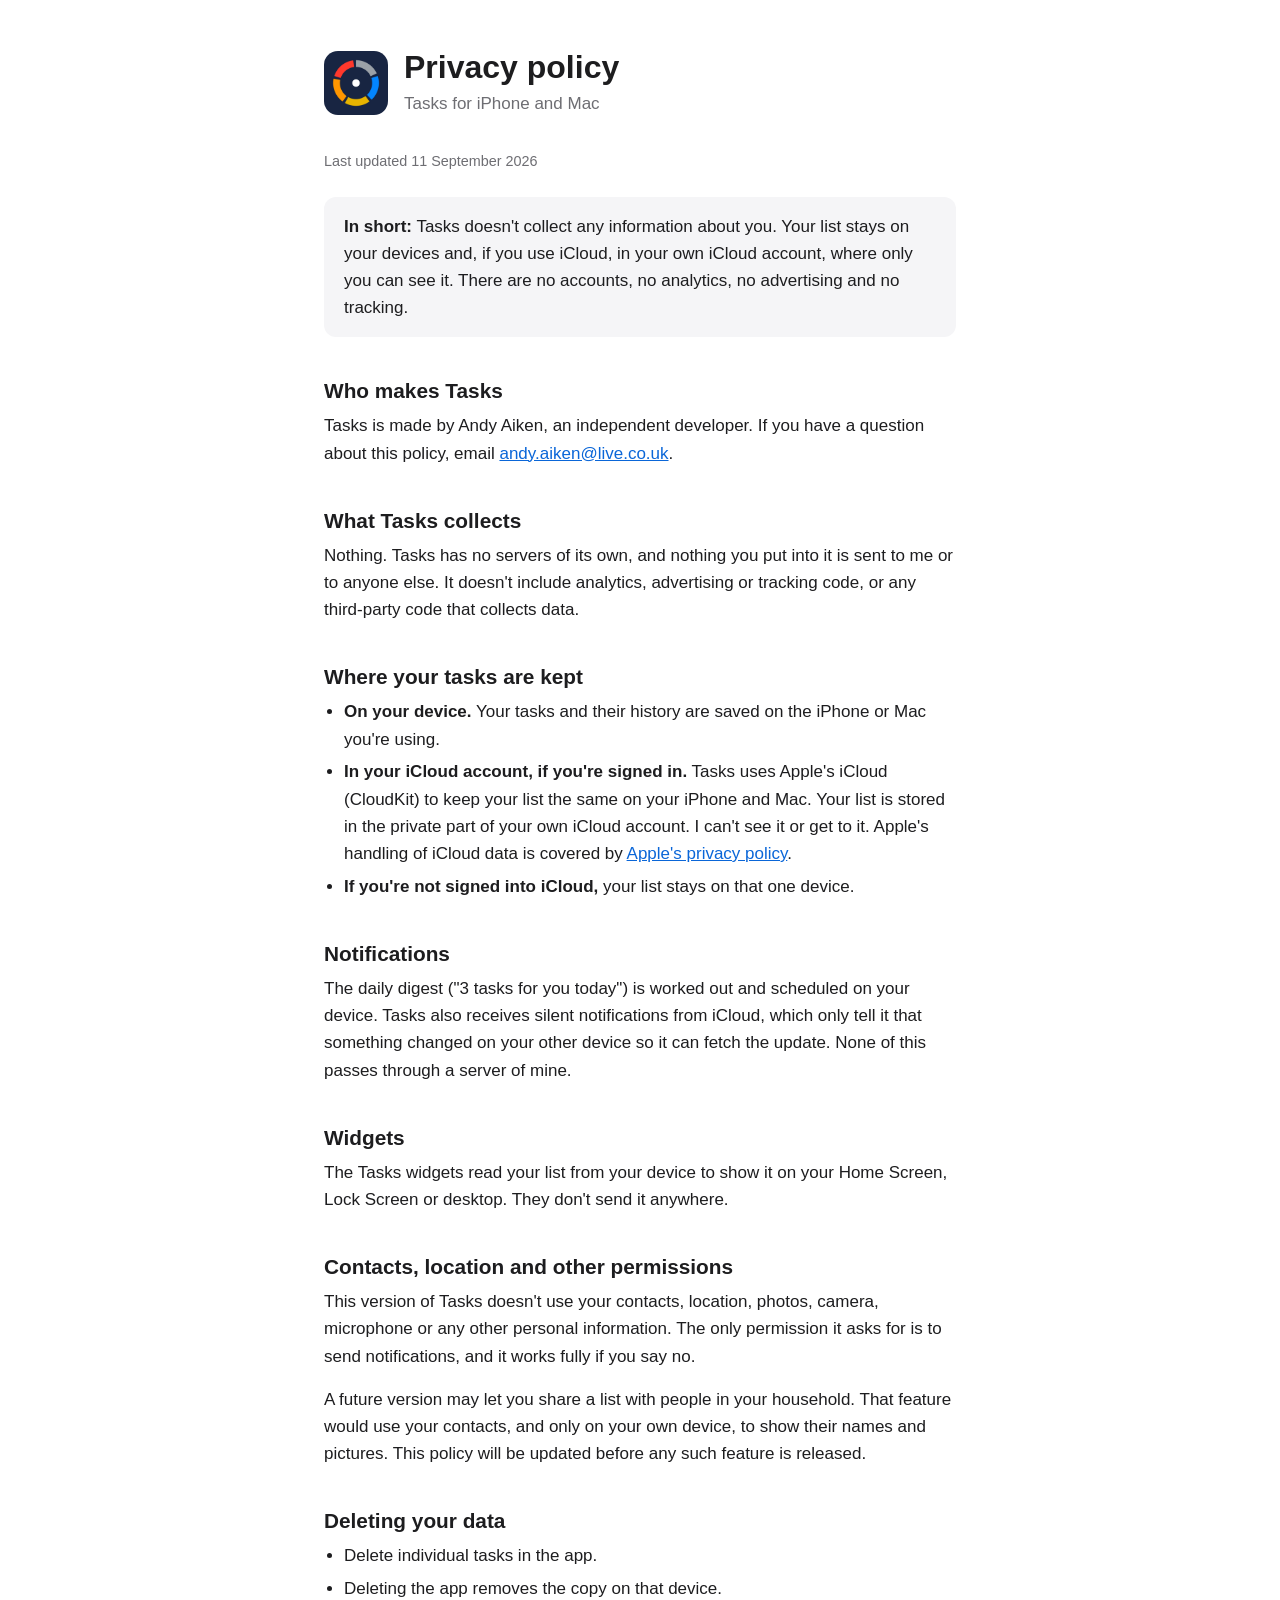
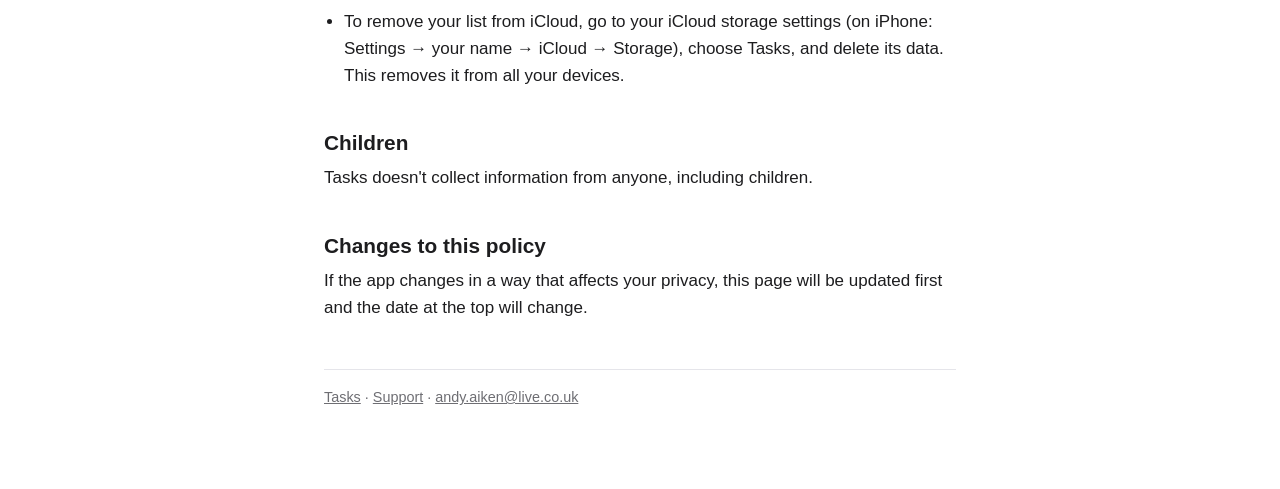
==== docs/privacy.html @ c9f52d05 "Update docs" ====
<!DOCTYPE html>
<html lang="en-GB">
<head>
  <meta charset="utf-8">
  <meta name="viewport" content="width=device-width, initial-scale=1">
  <title>Privacy policy · Tasks</title>
  <link rel="icon" href="icon.png">
  <link rel="stylesheet" href="style.css">
</head>
<body>
<main>
  <header>
    <img src="icon.png" alt="">
    <div>
      <h1>Privacy policy</h1>
      <p class="subtitle">Tasks for iPhone and Mac</p>
    </div>
  </header>

  <p class="updated">Last updated 11 September 2026</p>

  <div class="summary">
    <p><strong>In short:</strong> Tasks doesn't collect any information about you. Your list stays on your devices and, if you use iCloud, in your own iCloud account, where only you can see it. There are no accounts, no analytics, no advertising and no tracking.</p>
  </div>

  <h2>Who makes Tasks</h2>
  <p>Tasks is made by Andy Aiken, an independent developer. If you have a question about this policy, email <a href="mailto:andy.aiken@live.co.uk">andy.aiken@live.co.uk</a>.</p>

  <h2>What Tasks collects</h2>
  <p>Nothing. Tasks has no servers of its own, and nothing you put into it is sent to me or to anyone else. It doesn't include analytics, advertising or tracking code, or any third-party code that collects data.</p>

  <h2>Where your tasks are kept</h2>
  <ul>
    <li><strong>On your device.</strong> Your tasks and their history are saved on the iPhone or Mac you're using.</li>
    <li><strong>In your iCloud account, if you're signed in.</strong> Tasks uses Apple's iCloud (CloudKit) to keep your list the same on your iPhone and Mac. Your list is stored in the private part of your own iCloud account. I can't see it or get to it. Apple's handling of iCloud data is covered by <a href="https://www.apple.com/legal/privacy/">Apple's privacy policy</a>.</li>
    <li><strong>If you're not signed into iCloud,</strong> your list stays on that one device.</li>
  </ul>

  <h2>Notifications</h2>
  <p>The daily digest ("3 tasks for you today") is worked out and scheduled on your device. Tasks also receives silent notifications from iCloud, which only tell it that something changed on your other device so it can fetch the update. None of this passes through a server of mine.</p>

  <h2>Widgets</h2>
  <p>The Tasks widgets read your list from your device to show it on your Home Screen, Lock Screen or desktop. They don't send it anywhere.</p>

  <h2>Contacts, location and other permissions</h2>
  <p>This version of Tasks doesn't use your contacts, location, photos, camera, microphone or any other personal information. The only permission it asks for is to send notifications, and it works fully if you say no.</p>
  <p>A future version may let you share a list with people in your household. That feature would use your contacts, and only on your own device, to show their names and pictures. This policy will be updated before any such feature is released.</p>

  <h2>Deleting your data</h2>
  <ul>
    <li>Delete individual tasks in the app.</li>
    <li>Deleting the app removes the copy on that device.</li>
    <li>To remove your list from iCloud, go to your iCloud storage settings (on iPhone: Settings → your name → iCloud → Storage), choose Tasks, and delete its data. This removes it from all your devices.</li>
  </ul>

  <h2>Children</h2>
  <p>Tasks doesn't collect information from anyone, including children.</p>

  <h2>Changes to this policy</h2>
  <p>If the app changes in a way that affects your privacy, this page will be updated first and the date at the top will change.</p>

  <footer>
    <p><a href="index.html">Tasks</a> · <a href="support.html">Support</a> · <a href="mailto:andy.aiken@live.co.uk">andy.aiken@live.co.uk</a></p>
  </footer>
</main>
</body>
</html>
---- docs/style.css ----
:root {
  --bg: #ffffff;
  --text: #1d1d1f;
  --muted: #6e6e73;
  --accent: #0a66d8;
  --rule: #e5e5ea;
  --panel: #f5f5f7;
}

@media (prefers-color-scheme: dark) {
  :root {
    --bg: #111418;
    --text: #f2f2f7;
    --muted: #a1a1a6;
    --accent: #5aa9ff;
    --rule: #2c2c2e;
    --panel: #1c1f24;
  }
}

* { box-sizing: border-box; }

body {
  margin: 0;
  background: var(--bg);
  color: var(--text);
  font: 17px/1.6 -apple-system, BlinkMacSystemFont, "Helvetica Neue", Helvetica, Arial, sans-serif;
  -webkit-text-size-adjust: 100%;
}

main {
  max-width: 42rem;
  margin: 0 auto;
  padding: 3rem 1.25rem 4rem;
}

header {
  display: flex;
  align-items: center;
  gap: 1rem;
  margin-bottom: 2rem;
}

header img {
  width: 64px;
  height: 64px;
  border-radius: 14px;
  flex: none;
}

h1 { font-size: 2rem; line-height: 1.2; margin: 0; }
h2 { font-size: 1.3rem; line-height: 1.3; margin: 2.5rem 0 0.5rem; }
h3 { font-size: 1.05rem; margin: 1.75rem 0 0.25rem; }
p, ul, table { margin: 0 0 1rem; }
ul { padding-left: 1.25rem; }
li { margin-bottom: 0.35rem; }

a { color: var(--accent); }

.subtitle { color: var(--muted); margin: 0.25rem 0 0; }
.updated { color: var(--muted); font-size: 0.9rem; }

.summary {
  background: var(--panel);
  border-radius: 12px;
  padding: 1rem 1.25rem;
  margin: 1.5rem 0;
}
.summary p:last-child { margin-bottom: 0; }

table { border-collapse: collapse; width: 100%; font-size: 0.95rem; }
th, td { text-align: left; padding: 0.5rem 0.75rem 0.5rem 0; border-bottom: 1px solid var(--rule); vertical-align: top; }
th { font-weight: 600; }

.band { display: inline-flex; align-items: center; gap: 0.5rem; white-space: nowrap; font-weight: 600; }
.band::before {
  content: "";
  width: 0.8rem;
  height: 0.8rem;
  border-radius: 50%;
  border: 2.5px solid currentColor;
}
.not-yet { color: #8e9399; }
.due-soon { color: #0a84ff; }
.due { color: #c79b00; }
.late { color: #f08a00; }
.overdue { color: #ff3b30; }

nav.links { display: flex; flex-wrap: wrap; gap: 0.75rem; margin: 2rem 0; }
nav.links a {
  display: inline-block;
  padding: 0.6rem 1.1rem;
  border: 1px solid var(--rule);
  border-radius: 999px;
  text-decoration: none;
}

footer {
  margin-top: 3rem;
  padding-top: 1rem;
  border-top: 1px solid var(--rule);
  color: var(--muted);
  font-size: 0.9rem;
}
footer a { color: inherit; }
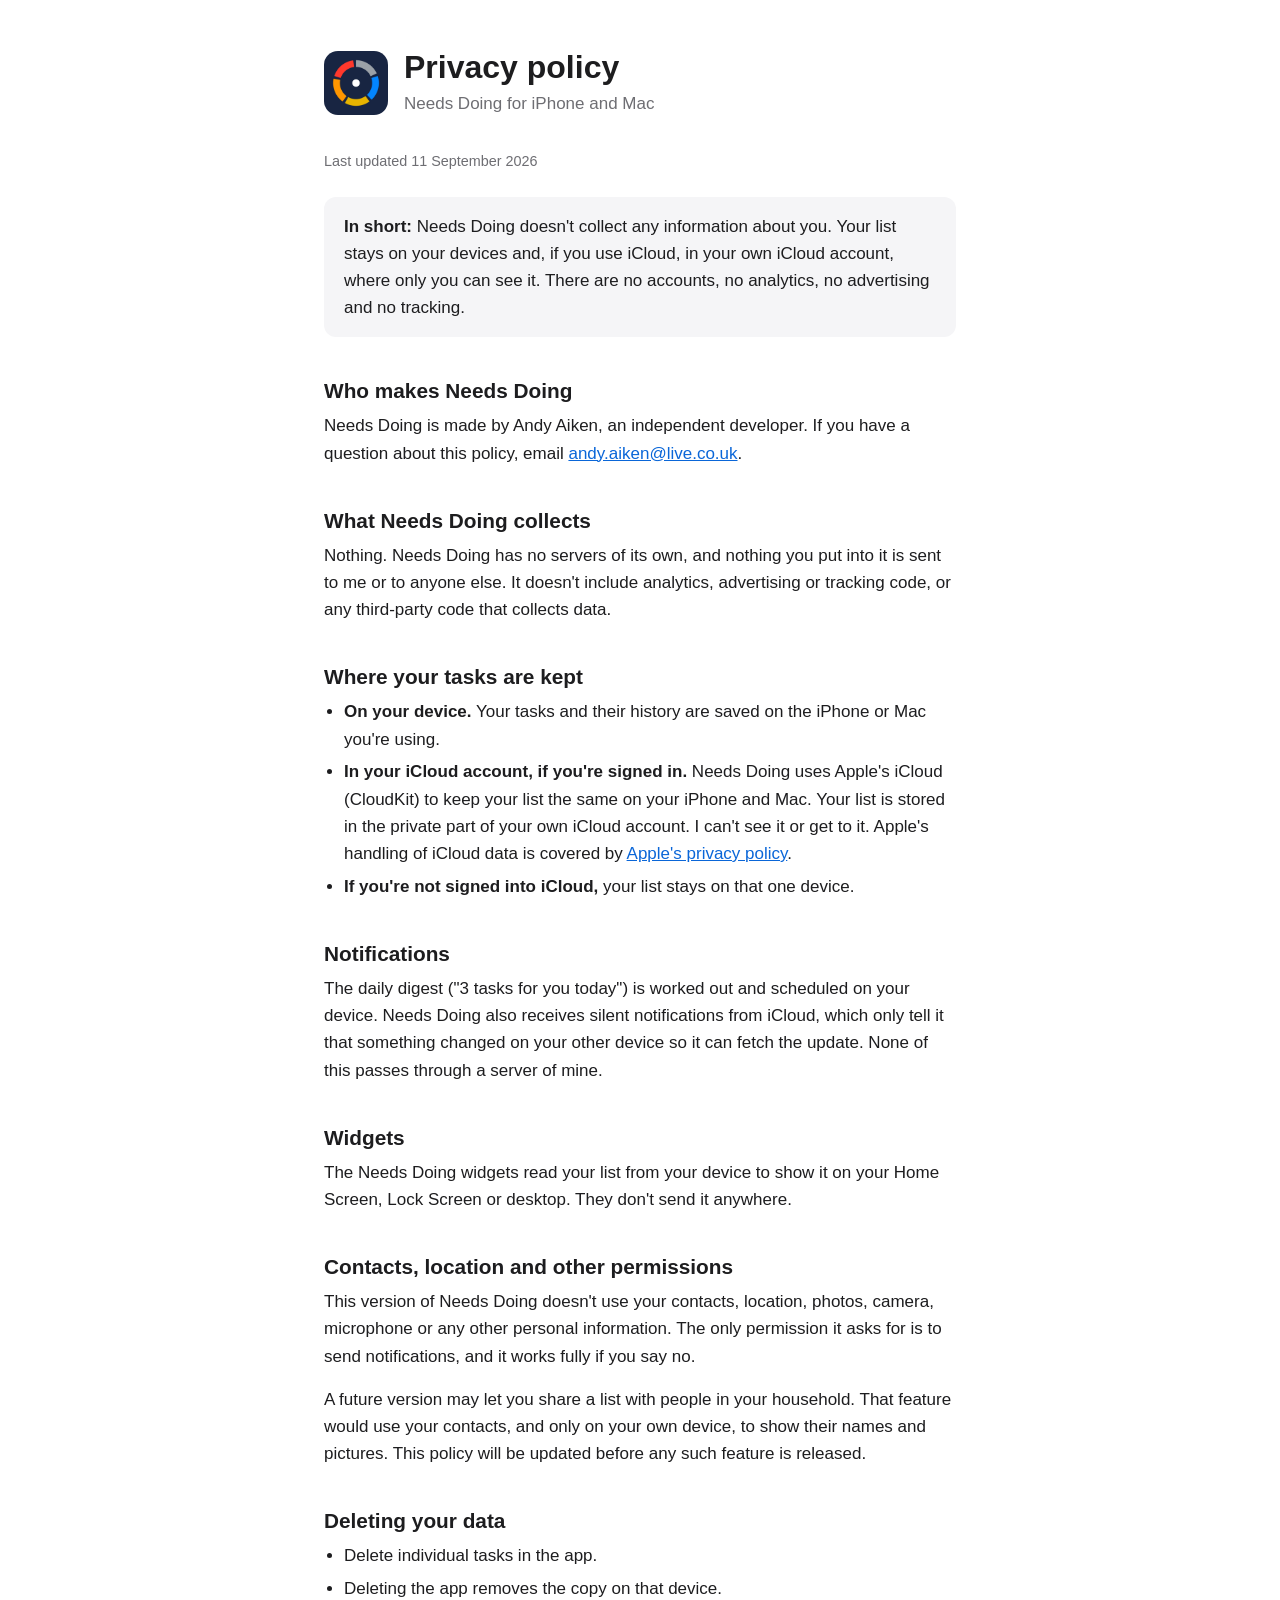
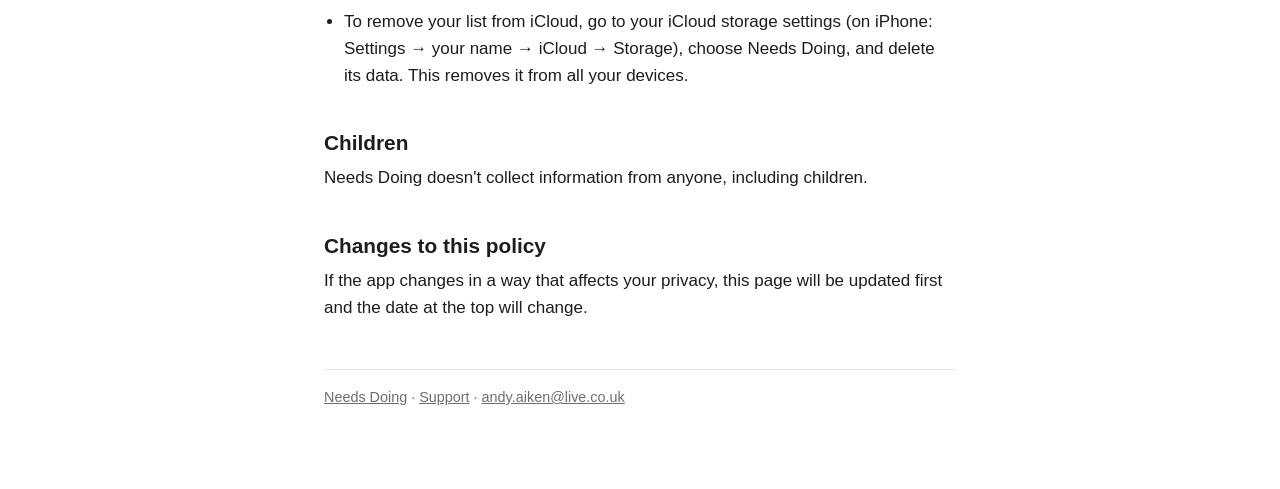
==== commit a6b28c8a: "Updated name" ====
--- a/docs/privacy.html
+++ b/docs/privacy.html
@@ -3,7 +3,7 @@
 <head>
   <meta charset="utf-8">
   <meta name="viewport" content="width=device-width, initial-scale=1">
-  <title>Privacy policy · Tasks</title>
+  <title>Privacy policy · Needs Doing</title>
   <link rel="icon" href="icon.png">
   <link rel="stylesheet" href="style.css">
 </head>
@@ -13,54 +13,54 @@
     <img src="icon.png" alt="">
     <div>
       <h1>Privacy policy</h1>
-      <p class="subtitle">Tasks for iPhone and Mac</p>
+      <p class="subtitle">Needs Doing for iPhone and Mac</p>
     </div>
   </header>
 
   <p class="updated">Last updated 11 September 2026</p>
 
   <div class="summary">
-    <p><strong>In short:</strong> Tasks doesn't collect any information about you. Your list stays on your devices and, if you use iCloud, in your own iCloud account, where only you can see it. There are no accounts, no analytics, no advertising and no tracking.</p>
+    <p><strong>In short:</strong> Needs Doing doesn't collect any information about you. Your list stays on your devices and, if you use iCloud, in your own iCloud account, where only you can see it. There are no accounts, no analytics, no advertising and no tracking.</p>
   </div>
 
-  <h2>Who makes Tasks</h2>
-  <p>Tasks is made by Andy Aiken, an independent developer. If you have a question about this policy, email <a href="mailto:andy.aiken@live.co.uk">andy.aiken@live.co.uk</a>.</p>
+  <h2>Who makes Needs Doing</h2>
+  <p>Needs Doing is made by Andy Aiken, an independent developer. If you have a question about this policy, email <a href="mailto:andy.aiken@live.co.uk">andy.aiken@live.co.uk</a>.</p>
 
-  <h2>What Tasks collects</h2>
-  <p>Nothing. Tasks has no servers of its own, and nothing you put into it is sent to me or to anyone else. It doesn't include analytics, advertising or tracking code, or any third-party code that collects data.</p>
+  <h2>What Needs Doing collects</h2>
+  <p>Nothing. Needs Doing has no servers of its own, and nothing you put into it is sent to me or to anyone else. It doesn't include analytics, advertising or tracking code, or any third-party code that collects data.</p>
 
   <h2>Where your tasks are kept</h2>
   <ul>
     <li><strong>On your device.</strong> Your tasks and their history are saved on the iPhone or Mac you're using.</li>
-    <li><strong>In your iCloud account, if you're signed in.</strong> Tasks uses Apple's iCloud (CloudKit) to keep your list the same on your iPhone and Mac. Your list is stored in the private part of your own iCloud account. I can't see it or get to it. Apple's handling of iCloud data is covered by <a href="https://www.apple.com/legal/privacy/">Apple's privacy policy</a>.</li>
+    <li><strong>In your iCloud account, if you're signed in.</strong> Needs Doing uses Apple's iCloud (CloudKit) to keep your list the same on your iPhone and Mac. Your list is stored in the private part of your own iCloud account. I can't see it or get to it. Apple's handling of iCloud data is covered by <a href="https://www.apple.com/legal/privacy/">Apple's privacy policy</a>.</li>
     <li><strong>If you're not signed into iCloud,</strong> your list stays on that one device.</li>
   </ul>
 
   <h2>Notifications</h2>
-  <p>The daily digest ("3 tasks for you today") is worked out and scheduled on your device. Tasks also receives silent notifications from iCloud, which only tell it that something changed on your other device so it can fetch the update. None of this passes through a server of mine.</p>
+  <p>The daily digest ("3 tasks for you today") is worked out and scheduled on your device. Needs Doing also receives silent notifications from iCloud, which only tell it that something changed on your other device so it can fetch the update. None of this passes through a server of mine.</p>
 
   <h2>Widgets</h2>
-  <p>The Tasks widgets read your list from your device to show it on your Home Screen, Lock Screen or desktop. They don't send it anywhere.</p>
+  <p>The Needs Doing widgets read your list from your device to show it on your Home Screen, Lock Screen or desktop. They don't send it anywhere.</p>
 
   <h2>Contacts, location and other permissions</h2>
-  <p>This version of Tasks doesn't use your contacts, location, photos, camera, microphone or any other personal information. The only permission it asks for is to send notifications, and it works fully if you say no.</p>
+  <p>This version of Needs Doing doesn't use your contacts, location, photos, camera, microphone or any other personal information. The only permission it asks for is to send notifications, and it works fully if you say no.</p>
   <p>A future version may let you share a list with people in your household. That feature would use your contacts, and only on your own device, to show their names and pictures. This policy will be updated before any such feature is released.</p>
 
   <h2>Deleting your data</h2>
   <ul>
     <li>Delete individual tasks in the app.</li>
     <li>Deleting the app removes the copy on that device.</li>
-    <li>To remove your list from iCloud, go to your iCloud storage settings (on iPhone: Settings → your name → iCloud → Storage), choose Tasks, and delete its data. This removes it from all your devices.</li>
+    <li>To remove your list from iCloud, go to your iCloud storage settings (on iPhone: Settings → your name → iCloud → Storage), choose Needs Doing, and delete its data. This removes it from all your devices.</li>
   </ul>
 
   <h2>Children</h2>
-  <p>Tasks doesn't collect information from anyone, including children.</p>
+  <p>Needs Doing doesn't collect information from anyone, including children.</p>
 
   <h2>Changes to this policy</h2>
   <p>If the app changes in a way that affects your privacy, this page will be updated first and the date at the top will change.</p>
 
   <footer>
-    <p><a href="index.html">Tasks</a> · <a href="support.html">Support</a> · <a href="mailto:andy.aiken@live.co.uk">andy.aiken@live.co.uk</a></p>
+    <p><a href="index.html">Needs Doing</a> · <a href="support.html">Support</a> · <a href="mailto:andy.aiken@live.co.uk">andy.aiken@live.co.uk</a></p>
   </footer>
 </main>
 </body>
